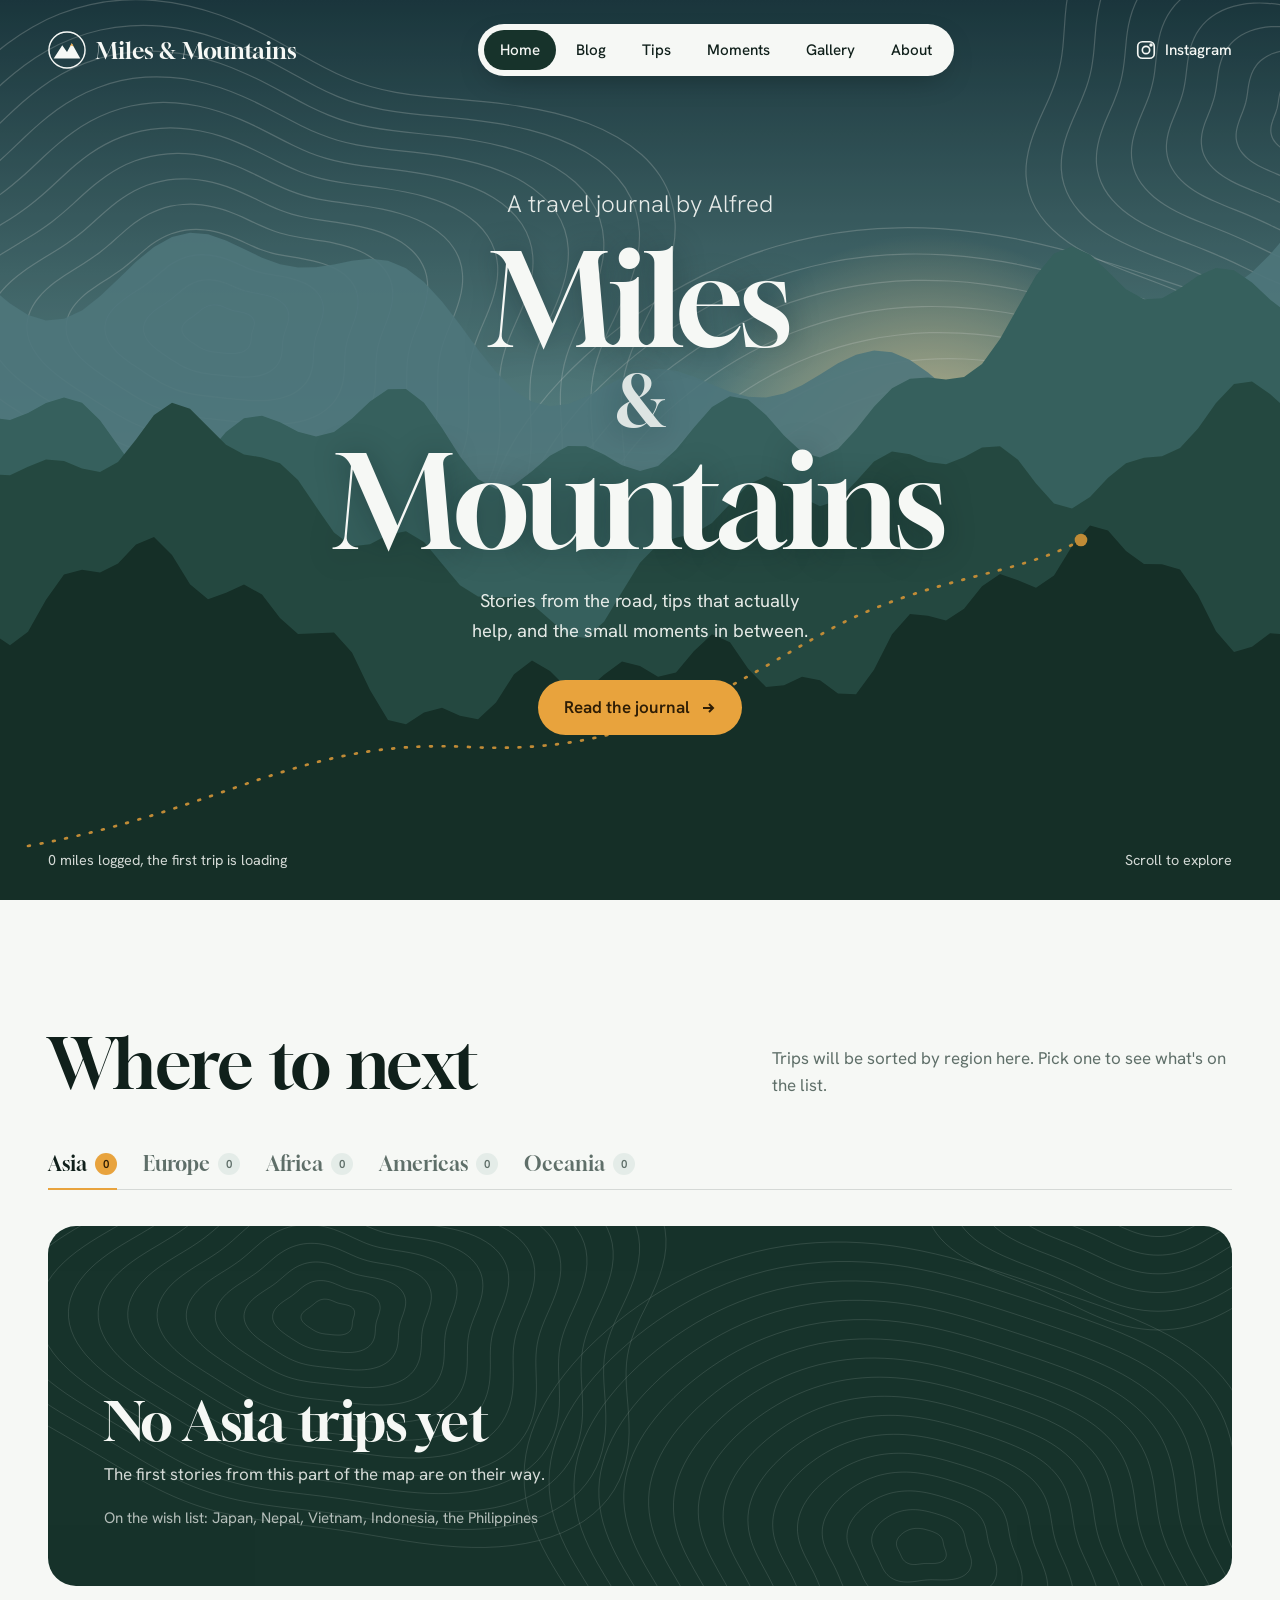
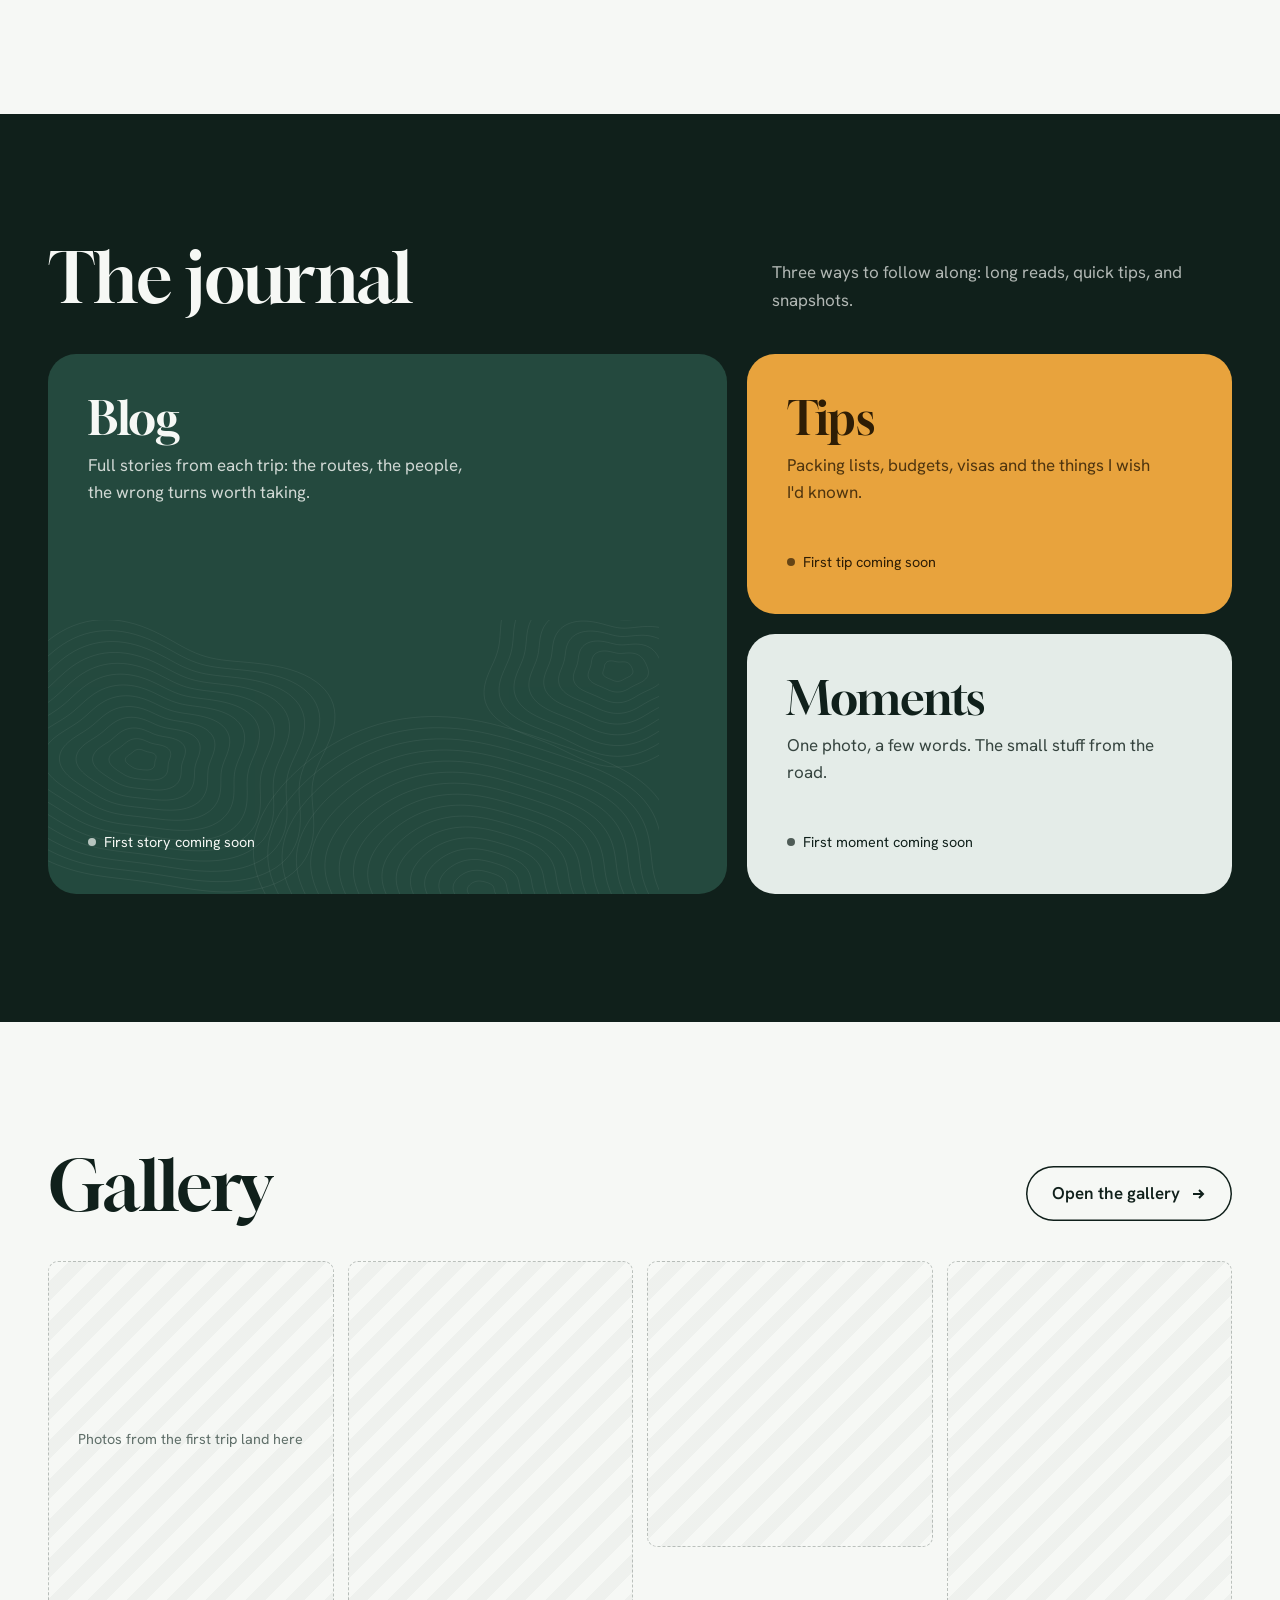
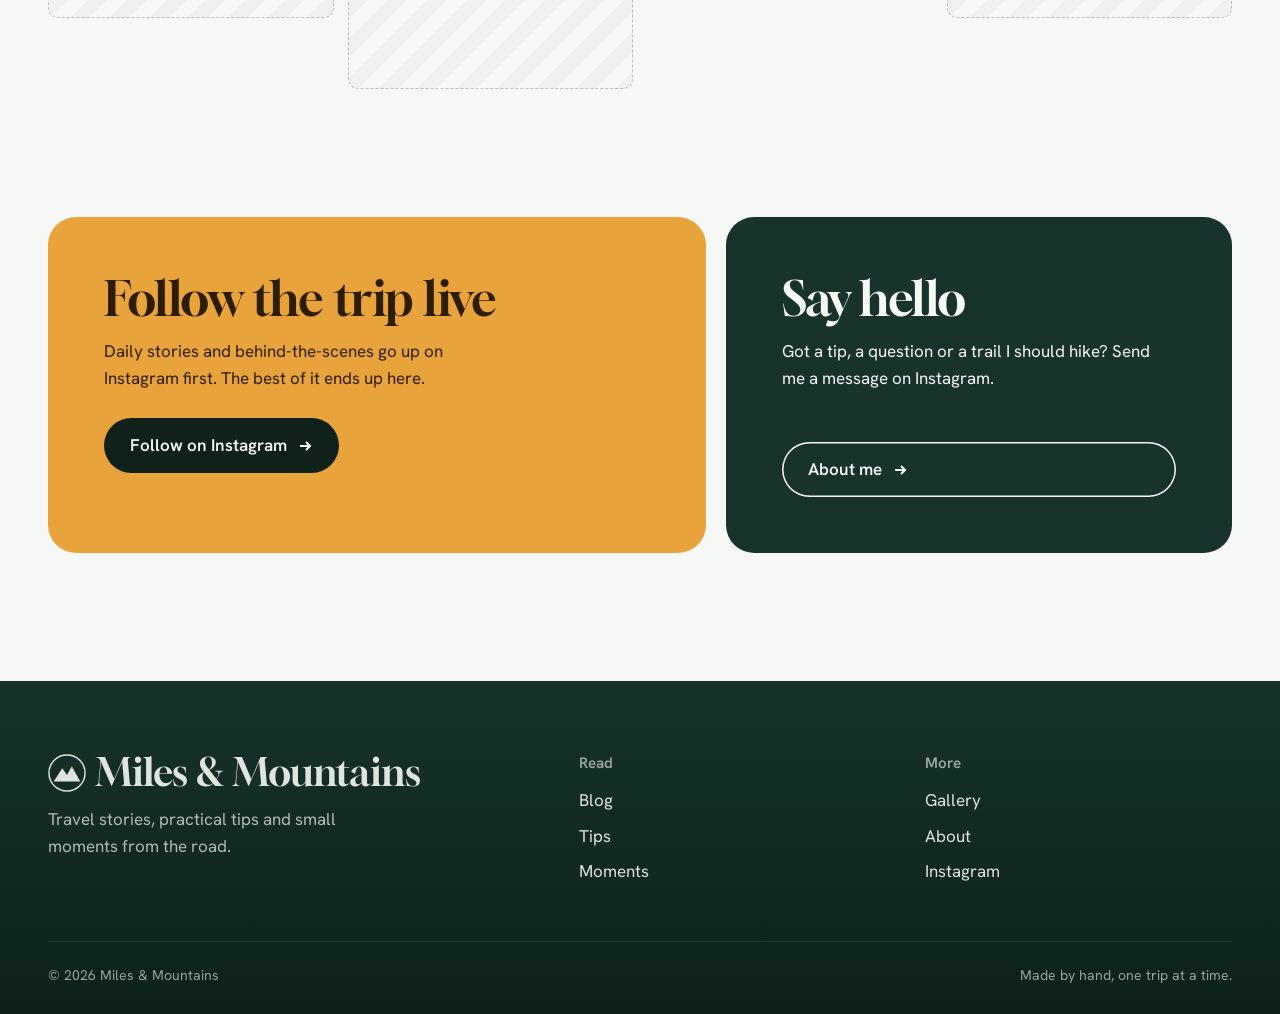
==== index.html @ c98bca15 "Create Miles & Mountains travel site Empty, ready-to-fill site: home, blog, tips, moments, gallery a" ====
<!doctype html>
<html lang="en">
<head>
<meta charset="utf-8">
<meta name="viewport" content="width=device-width, initial-scale=1">
<title>Miles & Mountains | Travel stories, tips and moments</title>
<meta name="description" content="A personal travel journal: stories from the road, practical tips, small moments and photos.">
<meta property="og:title" content="Miles & Mountains | Travel stories, tips and moments">
<meta property="og:description" content="A personal travel journal: stories from the road, practical tips, small moments and photos.">
<meta property="og:type" content="website">
<link rel="icon" href="assets/favicon.svg" type="image/svg+xml">
<link rel="preconnect" href="https://fonts.googleapis.com">
<link rel="preconnect" href="https://fonts.gstatic.com" crossorigin>
<link href="https://fonts.googleapis.com/css2?family=Gloock&family=Hanken+Grotesk:wght@300;400;500;600&display=swap" rel="stylesheet">
<link rel="stylesheet" href="assets/style.css">
</head>
<body>
<a class="skip" href="#main">Skip to content</a>
<header class="site-header">
  <div class="wrap header-row">
    <a class="brand" href=""><svg viewBox="0 0 40 40" aria-hidden="true"><circle cx="20" cy="20" r="19" fill="none" stroke="currentColor" stroke-width="1.5"/><path d="M6 29 L15 15 L20 22 L25 13 L34 29 Z" fill="currentColor"/><path d="M23 16.2 L25 13 L27 16.2 L25 15.2 Z" fill="#e8a33d"/></svg><span class="brand-name">Miles &amp; Mountains</span></a>
    <nav class="nav-pill" aria-label="Main"><a href="" aria-current="page">Home</a><a href="blog/">Blog</a><a href="tips/">Tips</a><a href="moments/">Moments</a><a href="gallery/">Gallery</a><a href="about/">About</a></nav>
    <button class="menu-btn" aria-expanded="false" aria-label="Open menu">Menu</button>
    <a class="ig-link" href="https://www.instagram.com/" rel="noopener" target="_blank"><svg viewBox="0 0 24 24" fill="none" stroke="currentColor" stroke-width="1.8" aria-hidden="true"><rect x="3" y="3" width="18" height="18" rx="5"/><circle cx="12" cy="12" r="4"/><circle cx="17.5" cy="6.5" r="1" fill="currentColor"/></svg><span>Instagram</span></a>
  </div>
</header>
<main id="main">
  <section class="hero" style="padding:0">
    <svg class="hero-art" viewBox="0 0 1600 1000" preserveAspectRatio="xMidYMax slice" aria-hidden="true">
  <defs>
    <linearGradient id="sky" x1="0" y1="0" x2="0" y2="1">
      <stop offset="0" stop-color="#1d3b44"/>
      <stop offset=".45" stop-color="#5f8c8f"/>
      <stop offset=".78" stop-color="#e9c48a"/>
      <stop offset="1" stop-color="#f2d6a4"/>
    </linearGradient>
    <radialGradient id="sunglow" cx=".5" cy=".5" r=".5">
      <stop offset="0" stop-color="#ffe3a8" stop-opacity=".9"/>
      <stop offset="1" stop-color="#ffe3a8" stop-opacity="0"/>
    </radialGradient>
  </defs>
  <rect width="1600" height="1000" fill="url(#sky)"/>
  <circle cx="1120" cy="520" r="260" fill="url(#sunglow)"/>
  <circle cx="1120" cy="520" r="64" fill="#ffe7b5"/>
  <image href="assets/topo.svg" x="0" y="0" width="1600" height="1000" preserveAspectRatio="xMidYMid slice" opacity=".9"/>
  <path d="M0,1000 L0,270.4 L20,276.1 L40,287.3 L60,302.9 L80,320.6 L100,337.3 L120,349.9 L140,356.0 L160,354.3 L180,344.9 L200,329.3 L220,310.2 L240,290.8 L260,274.4 L280,263.2 L300,258.6 L320,260.4 L340,267.2 L360,276.7 L380,286.3 L400,293.6 L420,297.3 L440,297.0 L460,293.8 L480,289.7 L500,287.5 L520,289.6 L540,298.0 L560,313.4 L580,335.0 L600,360.9 L620,388.2 L640,413.4 L660,433.6 L680,446.5 L700,451.4 L720,448.8 L740,440.8 L760,430.1 L780,419.7 L800,412.3 L820,409.6 L840,412.0 L860,418.5 L880,427.1 L900,435.4 L920,440.9 L940,441.7 L960,437.2 L980,428.0 L1000,416.0 L1020,403.7 L1040,394.1 L1060,389.5 L1080,391.5 L1100,400.1 L1120,414.0 L1140,430.8 L1160,447.1 L1180,459.8 L1200,466.2 L1220,464.8 L1240,455.5 L1260,439.5 L1280,419.3 L1300,397.8 L1320,377.8 L1340,361.5 L1360,349.8 L1380,342.4 L1400,337.8 L1420,333.7 L1440,327.7 L1460,317.6 L1480,302.6 L1500,282.7 L1520,259.5 L1540,235.6 L1560,214.0 L1580,197.7 L1600,188.9 L1600,1000 Z" fill="#5d8a92" fill-opacity="0.9"/><path d="M0,1000 L0,403.7 L20,412.4 L40,430.7 L60,450.8 L80,464.3 L100,466.7 L120,459.0 L140,447.7 L160,441.6 L180,447.5 L200,466.9 L220,495.1 L240,523.0 L260,540.6 L280,542.2 L300,527.8 L320,503.9 L340,480.0 L360,464.7 L380,461.9 L400,469.2 L420,479.6 L440,484.9 L460,479.9 L480,464.9 L500,446.2 L520,432.6 L540,432.1 L560,447.6 L580,475.5 L600,507.1 L620,532.1 L640,543.2 L660,538.8 L680,523.6 L700,506.4 L720,495.6 L740,495.7 L760,505.0 L780,517.0 L800,523.3 L820,517.7 L840,499.8 L860,474.9 L880,452.1 L900,440.4 L920,444.0 L940,461.1 L960,484.0 L980,502.4 L1000,508.3 L1020,498.8 L1040,477.3 L1060,452.0 L1080,431.4 L1100,420.8 L1120,419.5 L1140,421.7 L1160,418.8 L1180,404.4 L1200,376.8 L1220,341.0 L1240,306.0 L1260,281.7 L1280,274.0 L1300,282.8 L1320,301.8 L1340,321.3 L1360,332.5 L1380,331.4 L1400,320.4 L1420,306.4 L1440,297.9 L1460,300.4 L1480,314.0 L1500,332.9 L1520,348.3 L1540,352.6 L1560,342.6 L1580,321.9 L1600,298.9 L1600,1000 Z" fill="#3f6f6c" fill-opacity="1"/><path d="M0,1000 L0,471.8 L20,471.0 L40,487.3 L60,510.8 L80,526.9 L100,528.0 L120,518.6 L140,510.6 L160,512.2 L180,520.6 L200,524.4 L220,513.4 L240,488.2 L260,461.2 L280,447.6 L300,454.1 L320,474.1 L340,494.3 L360,505.0 L380,508.2 L400,514.6 L420,533.2 L440,562.9 L460,591.8 L480,607.0 L500,604.8 L520,594.2 L540,590.4 L560,602.2 L580,626.3 L600,650.2 L620,662.9 L640,664.0 L660,663.2 L680,671.0 L700,688.6 L720,706.1 L740,709.0 L760,690.8 L780,657.9 L800,625.2 L820,604.8 L840,597.4 L860,593.0 L880,581.1 L900,559.9 L920,538.5 L940,529.3 L960,536.8 L980,552.8 L1000,562.6 L1020,555.9 L1040,535.0 L1060,512.7 L1080,501.6 L1100,504.7 L1120,513.3 L1140,515.8 L1160,508.0 L1180,497.1 L1200,495.8 L1220,510.9 L1240,537.1 L1260,559.5 L1280,565.0 L1300,552.1 L1320,530.9 L1340,514.6 L1360,508.7 L1380,506.9 L1400,497.8 L1420,476.0 L1440,447.7 L1460,426.7 L1480,423.8 L1500,437.7 L1520,455.7 L1540,463.9 L1560,457.5 L1580,444.1 L1600,436.5 L1600,1000 Z" fill="#2a5249" fill-opacity="1"/><path d="M0,1000 L0,704.3 L20,697.8 L40,683.3 L60,684.3 L80,703.6 L100,716.9 L120,702.0 L140,666.4 L160,638.4 L180,633.1 L200,636.2 L220,626.1 L240,604.9 L260,596.8 L280,616.8 L300,649.3 L320,665.8 L340,658.6 L360,649.5 L380,660.6 L400,686.8 L420,704.4 L440,703.6 L460,702.8 L480,725.0 L500,766.8 L520,800.0 L540,804.7 L560,791.7 L580,786.3 L600,795.4 L620,799.3 L640,780.5 L660,749.3 L680,733.8 L700,745.6 L720,765.6 L740,767.4 L760,749.6 L780,735.1 L800,740.0 L820,751.9 L840,747.1 L860,723.2 L880,704.7 L900,713.7 L920,742.7 L940,763.3 L960,761.4 L980,751.9 L1000,755.8 L1020,770.5 L1040,771.4 L1060,744.1 L1080,704.7 L1100,682.3 L1120,684.3 L1140,689.5 L1160,676.5 L1180,651.3 L1200,637.8 L1220,644.8 L1240,653.1 L1260,639.4 L1280,607.0 L1300,584.0 L1320,589.5 L1340,612.1 L1360,626.6 L1380,626.9 L1400,632.8 L1420,661.5 L1440,701.5 L1460,724.4 L1480,718.6 L1500,703.5 L1520,705.1 L1540,724.3 L1560,738.5 L1580,732.7 L1600,720.3 L1600,1000 Z" fill="#17332b" fill-opacity="1"/>
  <path d="M120,940 C340,900 420,820 610,830 S900,760 1010,700 S1220,640 1290,600" fill="none" stroke="#e8a33d" stroke-width="3" stroke-dasharray="2 12" stroke-linecap="round"/>
  <circle cx="1290" cy="600" r="7" fill="#e8a33d"/>
  <rect width="1600" height="1000" fill="#0d1f1a" fill-opacity=".18"/>
</svg>
    <div class="hero-content">
      <p class="hero-kicker">A travel journal by Alfred</p>
      <h1>Miles <span class="amp">&amp;</span> Mountains</h1>
      <p class="hero-sub">Stories from the road, tips that actually help, and the small moments in between.</p>
      <a class="btn" href="blog/">Read the journal <svg viewBox="0 0 16 16" fill="none" stroke="currentColor" stroke-width="2" aria-hidden="true"><path d="M3 8h10M9 4l4 4-4 4"/></svg></a>
    </div>
    <div class="wrap hero-meta"><span class="odometer">0 miles logged, the first trip is loading</span><span>Scroll to explore</span></div>
  </section>

  <section>
    <div class="wrap">
      <div class="section-head">
        <h2>Where to next</h2>
        <p>Trips will be sorted by region here. Pick one to see what's on the list.</p>
      </div>
      <div class="tabs" role="tablist" aria-label="Regions">
        <button class="tab" role="tab" aria-selected="true" data-region="asia">Asia <span class="count">0</span></button>
        <button class="tab" role="tab" aria-selected="false" data-region="europe">Europe <span class="count">0</span></button>
        <button class="tab" role="tab" aria-selected="false" data-region="africa">Africa <span class="count">0</span></button>
        <button class="tab" role="tab" aria-selected="false" data-region="americas">Americas <span class="count">0</span></button>
        <button class="tab" role="tab" aria-selected="false" data-region="oceania">Oceania <span class="count">0</span></button>
      </div>
      <div class="region-panel" role="tabpanel">
        <img class="topo" src="assets/topo.svg" alt="">
        <div>
          <h3 id="region-title">No Asia trips yet</h3>
          <p>The first stories from this part of the map are on their way.</p>
          <p class="places" id="region-places">On the wish list: Japan, Nepal, Vietnam, Indonesia, the Philippines</p>
        </div>
      </div>
    </div>
  </section>

  <section class="journal">
    <div class="wrap">
      <div class="section-head">
        <h2>The journal</h2>
        <p>Three ways to follow along: long reads, quick tips, and snapshots.</p>
      </div>
      <div class="journal-grid">
        <a class="entry entry-blog" href="blog/">
          <img class="topo" src="assets/topo.svg" alt="">
          <div style="position:relative"><h3>Blog</h3><p>Full stories from each trip: the routes, the people, the wrong turns worth taking.</p></div>
          <span class="status" style="position:relative">First story coming soon</span>
        </a>
        <a class="entry entry-tips" href="tips/">
          <div><h3>Tips</h3><p>Packing lists, budgets, visas and the things I wish I'd known.</p></div>
          <span class="status">First tip coming soon</span>
        </a>
        <a class="entry entry-moments" href="moments/">
          <div><h3>Moments</h3><p>One photo, a few words. The small stuff from the road.</p></div>
          <span class="status">First moment coming soon</span>
        </a>
      </div>
    </div>
  </section>

  <section>
    <div class="wrap">
      <div class="section-head">
        <h2>Gallery</h2>
        <a class="btn ghost" href="gallery/">Open the gallery <svg viewBox="0 0 16 16" fill="none" stroke="currentColor" stroke-width="2" aria-hidden="true"><path d="M3 8h10M9 4l4 4-4 4"/></svg></a>
      </div>
      <div class="frames">
        <div class="frame">Photos from the first trip land here</div>
        <div class="frame"></div>
        <div class="frame"></div>
        <div class="frame"></div>
      </div>
    </div>
  </section>

  <section class="follow">
    <div class="wrap follow-grid">
      <div class="follow-card main">
        <h3>Follow the trip live</h3>
        <p>Daily stories and behind-the-scenes go up on Instagram first. The best of it ends up here.</p>
        <a class="btn" href="https://www.instagram.com/" rel="noopener" target="_blank">Follow on Instagram <svg viewBox="0 0 16 16" fill="none" stroke="currentColor" stroke-width="2" aria-hidden="true"><path d="M3 8h10M9 4l4 4-4 4"/></svg></a>
      </div>
      <div class="follow-card alt">
        <div><h3>Say hello</h3><p>Got a tip, a question or a trail I should hike? Send me a message on Instagram.</p></div>
        <a class="btn ghost" href="about/">About me <svg viewBox="0 0 16 16" fill="none" stroke="currentColor" stroke-width="2" aria-hidden="true"><path d="M3 8h10M9 4l4 4-4 4"/></svg></a>
      </div>
    </div>
  </section>
</main>
<footer class="site-footer">
  <div class="wrap footer-grid">
    <div class="footer-brand">
      <a class="brand" href=""><svg viewBox="0 0 40 40" aria-hidden="true"><circle cx="20" cy="20" r="19" fill="none" stroke="currentColor" stroke-width="1.5"/><path d="M6 29 L15 15 L20 22 L25 13 L34 29 Z" fill="currentColor"/><path d="M23 16.2 L25 13 L27 16.2 L25 15.2 Z" fill="#e8a33d"/></svg><span class="brand-name">Miles &amp; Mountains</span></a>
      <p>Travel stories, practical tips and small moments from the road.</p>
    </div>
    <div>
      <h4>Read</h4>
      <ul><li><a href="blog/">Blog</a></li><li><a href="tips/">Tips</a></li><li><a href="moments/">Moments</a></li></ul>
    </div>
    <div>
      <h4>More</h4>
      <ul><li><a href="gallery/">Gallery</a></li><li><a href="about/">About</a></li><li><a href="https://www.instagram.com/" rel="noopener" target="_blank">Instagram</a></li></ul>
    </div>
  </div>
  <div class="wrap footer-bottom"><span>© <span data-year>2026</span> Miles &amp; Mountains</span><span>Made by hand, one trip at a time.</span></div>
</footer>
<script src="assets/site.js"></script>
</body>
</html>
---- assets/style.css ----
/* Miles & Mountains — site styles */
:root {
  --pine: #17332b;
  --pine-2: #24493e;
  --pine-3: #3d6a5b;
  --mist: #e4ece8;
  --snow: #f6f8f5;
  --ink: #10201b;
  --stone: #5f6f69;
  --sun: #e8a33d;
  --sun-deep: #c9831f;
  --sun-ink: #2e1d05;
  --line: rgba(16, 32, 27, 0.14);

  --display: "Gloock", Georgia, serif;
  --body: "Hanken Grotesk", system-ui, sans-serif;

  --wrap: 1240px;
  --gutter: clamp(16px, 4vw, 48px);
  --radius-lg: 28px;
  --radius-sm: 10px;
}

*, *::before, *::after { box-sizing: border-box; }
html { scroll-behavior: smooth; }
@media (prefers-reduced-motion: reduce) { html { scroll-behavior: auto; } }

body {
  margin: 0;
  background: var(--snow);
  color: var(--ink);
  font-family: var(--body);
  font-size: 1.0625rem;
  line-height: 1.6;
  -webkit-font-smoothing: antialiased;
}

img, svg { display: block; max-width: 100%; }
a { color: inherit; }
:focus-visible { outline: 3px solid var(--sun); outline-offset: 3px; border-radius: 4px; }

.wrap { width: min(var(--wrap), 100% - 2 * var(--gutter)); margin-inline: auto; }

h1, h2, h3 { font-family: var(--display); font-weight: 400; line-height: 1.05; margin: 0; letter-spacing: -0.01em; }
p { margin: 0; }

.skip { position: absolute; left: -9999px; }
.skip:focus { left: 16px; top: 16px; z-index: 100; background: var(--snow); padding: 8px 14px; border-radius: 8px; }

/* ---------- Header ---------- */
.site-header {
  position: absolute; inset: 0 0 auto; z-index: 20;
  padding-top: 24px;
}
.site-header.solid { position: relative; background: var(--pine); padding-bottom: 24px; }
.header-row { display: flex; align-items: center; justify-content: space-between; gap: 20px; }

.brand { display: flex; align-items: center; gap: 10px; text-decoration: none; color: var(--snow); }
.brand svg { width: 38px; height: 38px; flex: none; }
.brand-name { font-family: var(--display); font-size: 1.45rem; line-height: 1; white-space: nowrap; }

.nav-pill {
  display: flex; align-items: center; gap: 4px;
  background: var(--snow); border-radius: 999px; padding: 6px;
  box-shadow: 0 10px 30px -12px rgba(0,0,0,.35);
}
.nav-pill a {
  text-decoration: none; font-size: .95rem; font-weight: 500;
  padding: 8px 16px; border-radius: 999px; color: var(--ink);
}
.nav-pill a:hover { background: var(--mist); }
.nav-pill a[aria-current="page"] { background: var(--pine); color: var(--snow); }

.ig-link {
  display: inline-flex; align-items: center; gap: 8px; color: var(--snow);
  text-decoration: none; font-weight: 500; font-size: .95rem;
}
.ig-link svg { width: 22px; height: 22px; }

.menu-btn {
  display: none; background: var(--snow); color: var(--ink); border: 0;
  border-radius: 999px; padding: 10px 18px; font: 600 .95rem var(--body); cursor: pointer;
}

@media (max-width: 900px) {
  .menu-btn { display: inline-flex; }
  .ig-link span { display: none; }
  .nav-pill {
    display: none; position: absolute; top: 76px; left: var(--gutter); right: var(--gutter);
    flex-direction: column; align-items: stretch; border-radius: 22px; padding: 10px;
  }
  .nav-pill.open { display: flex; }
  .nav-pill a { padding: 14px 18px; font-size: 1.05rem; }
}

/* ---------- Hero ---------- */
.hero {
  position: relative; min-height: 100svh; overflow: hidden;
  display: grid; place-items: center; text-align: center;
  color: var(--snow); background: #1d3b44;
}
.hero-art { position: absolute; inset: 0; width: 100%; height: 100%; }
.hero-photo { position: absolute; inset: 0; width: 100%; height: 100%; object-fit: cover; }
.hero-content { position: relative; z-index: 2; padding: 140px var(--gutter) 120px; max-width: 980px; }
.hero-kicker { font-size: clamp(1.1rem, 2vw, 1.5rem); font-weight: 300; opacity: .92; margin-bottom: 18px; }
.hero h1 {
  font-size: clamp(3.2rem, 10vw, 8.5rem);
  line-height: .92; letter-spacing: -0.025em;
  text-shadow: 0 2px 30px rgba(10, 25, 30, .35);
}
.hero h1 .amp { display: block; font-size: .55em; line-height: 1.2; opacity: .85; }
.hero-sub { max-width: 34ch; margin: 26px auto 34px; font-size: 1.15rem; opacity: .92; }

.btn {
  display: inline-flex; align-items: center; gap: 10px;
  background: var(--sun); color: var(--sun-ink); text-decoration: none;
  font-weight: 600; padding: 14px 26px; border-radius: 999px; border: 0;
  transition: background .2s;
}
.btn:hover { background: #f2b75c; }
.btn svg { width: 16px; height: 16px; }
.btn.ghost { background: transparent; color: inherit; box-shadow: inset 0 0 0 1.5px currentColor; }
.btn.ghost:hover { background: rgba(255,255,255,.1); }

.hero-meta {
  position: absolute; z-index: 2; left: 0; right: 0; bottom: 28px;
  display: flex; justify-content: space-between; gap: 16px; font-size: .9rem; opacity: .85;
}
.odometer { font-variant-numeric: tabular-nums; }

/* ---------- Sections ---------- */
section { padding-block: clamp(72px, 10vw, 128px); }
.section-head { display: flex; align-items: end; justify-content: space-between; gap: 24px; margin-bottom: 40px; flex-wrap: wrap; }
.section-head h2 { font-size: clamp(2.4rem, 5.5vw, 4.25rem); }
.section-head p { color: var(--stone); max-width: 46ch; }

/* Region tabs */
.tabs { display: flex; gap: 6px 26px; flex-wrap: wrap; border-bottom: 1px solid var(--line); margin-bottom: 36px; }
.tab {
  background: none; border: 0; cursor: pointer; padding: 12px 0; margin-bottom: -1px;
  font: 400 1.25rem var(--display); color: var(--stone);
  border-bottom: 2px solid transparent; display: inline-flex; align-items: center; gap: 8px;
}
.tab .count {
  font: 600 .72rem var(--body); min-width: 22px; height: 22px; border-radius: 999px;
  display: inline-grid; place-items: center; background: var(--mist); color: var(--stone);
}
.tab[aria-selected="true"] { color: var(--ink); border-bottom-color: var(--sun); }
.tab[aria-selected="true"] .count { background: var(--sun); color: var(--sun-ink); }

.region-panel {
  position: relative; overflow: hidden; border-radius: var(--radius-lg);
  background: var(--pine); color: var(--snow);
  min-height: 360px; display: grid; align-items: end;
  padding: clamp(28px, 5vw, 56px);
}
.region-panel .topo { position: absolute; inset: 0; width: 100%; height: 100%; opacity: .5; }
.region-panel > div { position: relative; max-width: 560px; }
.region-panel h3 { font-size: clamp(2rem, 4.5vw, 3.4rem); margin-bottom: 12px; }
.region-panel p { opacity: .85; }
.region-panel .places { margin-top: 18px; font-size: .95rem; opacity: .7; }

/* Journal entry blocks (Blog / Tips / Moments) */
.journal { background: var(--ink); color: var(--snow); }
.journal .section-head p { color: rgba(246,248,245,.7); }
.journal-grid { display: grid; grid-template-columns: 1.4fr 1fr; grid-template-rows: auto auto; gap: 20px; }
.entry {
  position: relative; border-radius: var(--radius-lg); padding: clamp(24px, 3.5vw, 40px);
  display: flex; flex-direction: column; justify-content: space-between; gap: 40px;
  text-decoration: none; min-height: 260px; overflow: hidden;
  transition: transform .25s;
}
.entry:hover { transform: translateY(-3px); }
.entry h3 { font-size: clamp(2rem, 3.6vw, 3rem); }
.entry p { max-width: 38ch; opacity: .82; margin-top: 10px; }
.entry .status { font-size: .9rem; display: inline-flex; align-items: center; gap: 8px; }
.entry .status::before { content: ""; width: 8px; height: 8px; border-radius: 50%; background: currentColor; opacity: .7; }
.entry-blog { grid-row: span 2; background: var(--pine-2); min-height: 540px; }
.entry-tips { background: var(--sun); color: var(--sun-ink); }
.entry-moments { background: var(--mist); color: var(--ink); }
.entry-blog .topo { position: absolute; inset: auto -10% -20% -10%; width: 120%; opacity: .45; pointer-events: none; }

@media (max-width: 800px) {
  .journal-grid { grid-template-columns: 1fr; }
  .entry-blog { grid-row: auto; min-height: 380px; }
}

/* Gallery placeholders */
.frames { display: grid; grid-template-columns: repeat(4, minmax(0, 1fr)); gap: 14px; align-items: start; }
.frame {
  aspect-ratio: 4 / 5; border-radius: var(--radius-sm);
  border: 1.5px dashed rgba(16,32,27,.25); display: grid; place-items: center;
  color: var(--stone); font-size: .9rem; text-align: center; padding: 12px;
  background: repeating-linear-gradient(135deg, transparent 0 14px, rgba(16,32,27,.03) 14px 28px);
}
.frame:nth-child(2) { aspect-ratio: 4 / 6; }
.frame:nth-child(3) { aspect-ratio: 1; }
@media (max-width: 700px) { .frames { grid-template-columns: repeat(2, minmax(0, 1fr)); } }

/* Follow band */
.follow { padding-block: 0 clamp(72px, 10vw, 128px); }
.follow-grid { display: grid; grid-template-columns: 1.3fr 1fr; gap: 20px; }
.follow-card { border-radius: var(--radius-lg); padding: clamp(28px, 5vw, 56px); }
.follow-card.main { background: var(--sun); color: var(--sun-ink); }
.follow-card.alt { background: var(--pine); color: var(--snow); display: flex; flex-direction: column; justify-content: space-between; gap: 24px; }
.follow-card h3 { font-size: clamp(2rem, 4vw, 3rem); margin-bottom: 14px; }
.follow-card p { max-width: 40ch; margin-bottom: 26px; }
.follow-card.main .btn { background: var(--ink); color: var(--snow); }
.follow-card.main .btn:hover { background: var(--pine-2); }
@media (max-width: 800px) { .follow-grid { grid-template-columns: 1fr; } }

/* ---------- Inner pages ---------- */
.page-hero { background: var(--pine); color: var(--snow); position: relative; overflow: hidden; padding-block: 72px 96px; }
.page-hero .topo { position: absolute; inset: 0; width: 100%; height: 100%; opacity: .45; }
.page-hero .wrap { position: relative; }
.page-hero h1 { font-size: clamp(3rem, 9vw, 6.5rem); }
.page-hero p { max-width: 52ch; margin-top: 18px; font-size: 1.15rem; opacity: .88; }

.empty {
  border: 1.5px dashed var(--line); border-radius: var(--radius-lg);
  padding: clamp(40px, 7vw, 88px) clamp(24px, 5vw, 64px); text-align: center;
  display: grid; justify-items: center; gap: 14px;
}
.empty svg { width: 72px; height: 72px; color: var(--pine-3); }
.empty h2 { font-size: clamp(1.8rem, 4vw, 2.6rem); }
.empty p { color: var(--stone); max-width: 46ch; }

.prose { max-width: 68ch; }
.prose p + p { margin-top: 1.1em; }
.prose h2 { font-size: 2rem; margin: 1.6em 0 .5em; }

/* ---------- Footer ---------- */
.site-footer {
  background: linear-gradient(180deg, var(--pine) 0%, #0d1f1a 100%);
  color: var(--snow); padding-block: 72px 28px; position: relative; overflow: hidden;
}
.footer-grid { display: grid; grid-template-columns: 1.6fr 1fr 1fr; gap: 40px; position: relative; }
.footer-grid h4 { font: 600 .95rem var(--body); margin: 0 0 14px; opacity: .6; }
.footer-grid ul { list-style: none; margin: 0; padding: 0; display: grid; gap: 8px; }
.footer-grid a { text-decoration: none; opacity: .9; }
.footer-grid a:hover { opacity: 1; text-decoration: underline; text-underline-offset: 4px; }
.footer-brand .brand-name { font-size: 2.4rem; }
.footer-brand p { margin-top: 14px; opacity: .7; max-width: 32ch; }
.footer-bottom {
  margin-top: 56px; padding-top: 22px; border-top: 1px solid rgba(246,248,245,.14);
  display: flex; justify-content: space-between; gap: 12px; flex-wrap: wrap; font-size: .88rem; opacity: .6; position: relative;
}
@media (max-width: 700px) { .footer-grid { grid-template-columns: 1fr 1fr; } .footer-brand { grid-column: 1 / -1; } }
img.topo { object-fit: cover; pointer-events: none; }
@media (max-width: 480px) { .footer-brand .brand-name { font-size: 1.8rem; } .brand-name { white-space: normal; } }
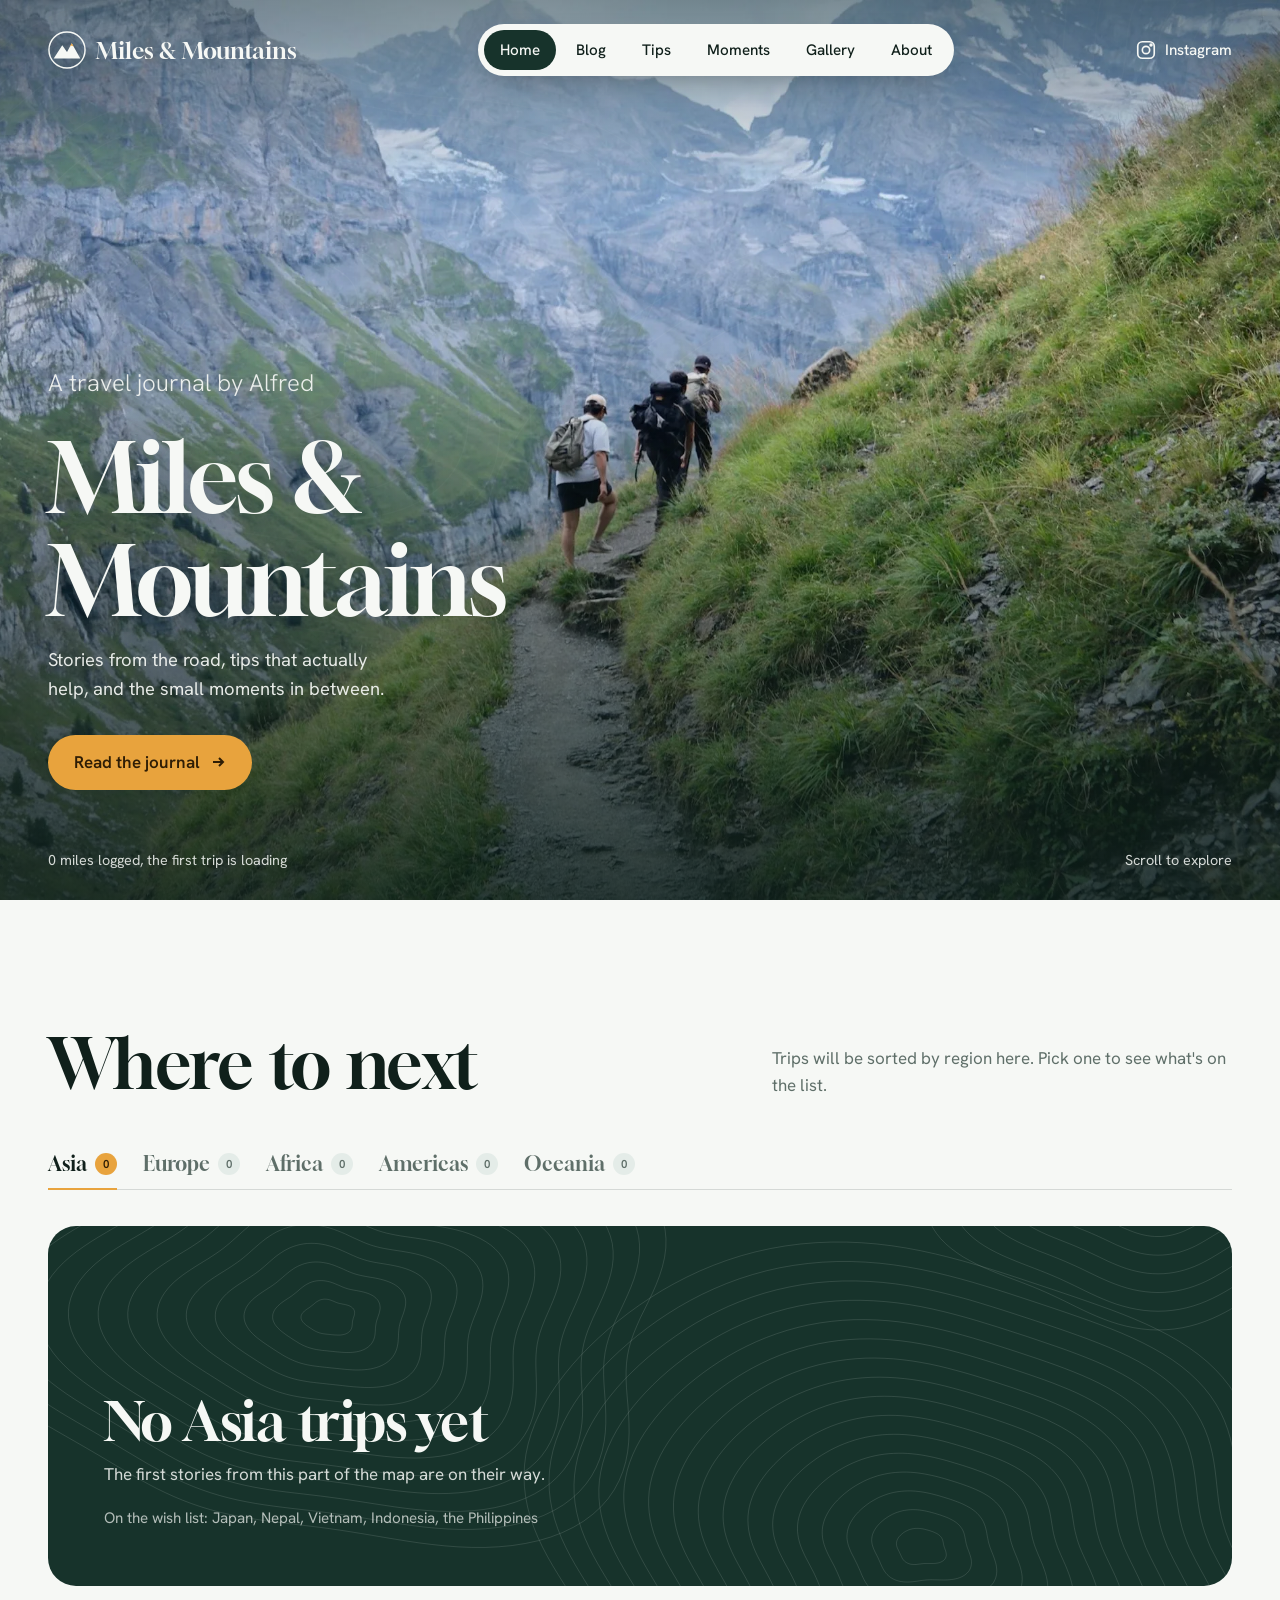
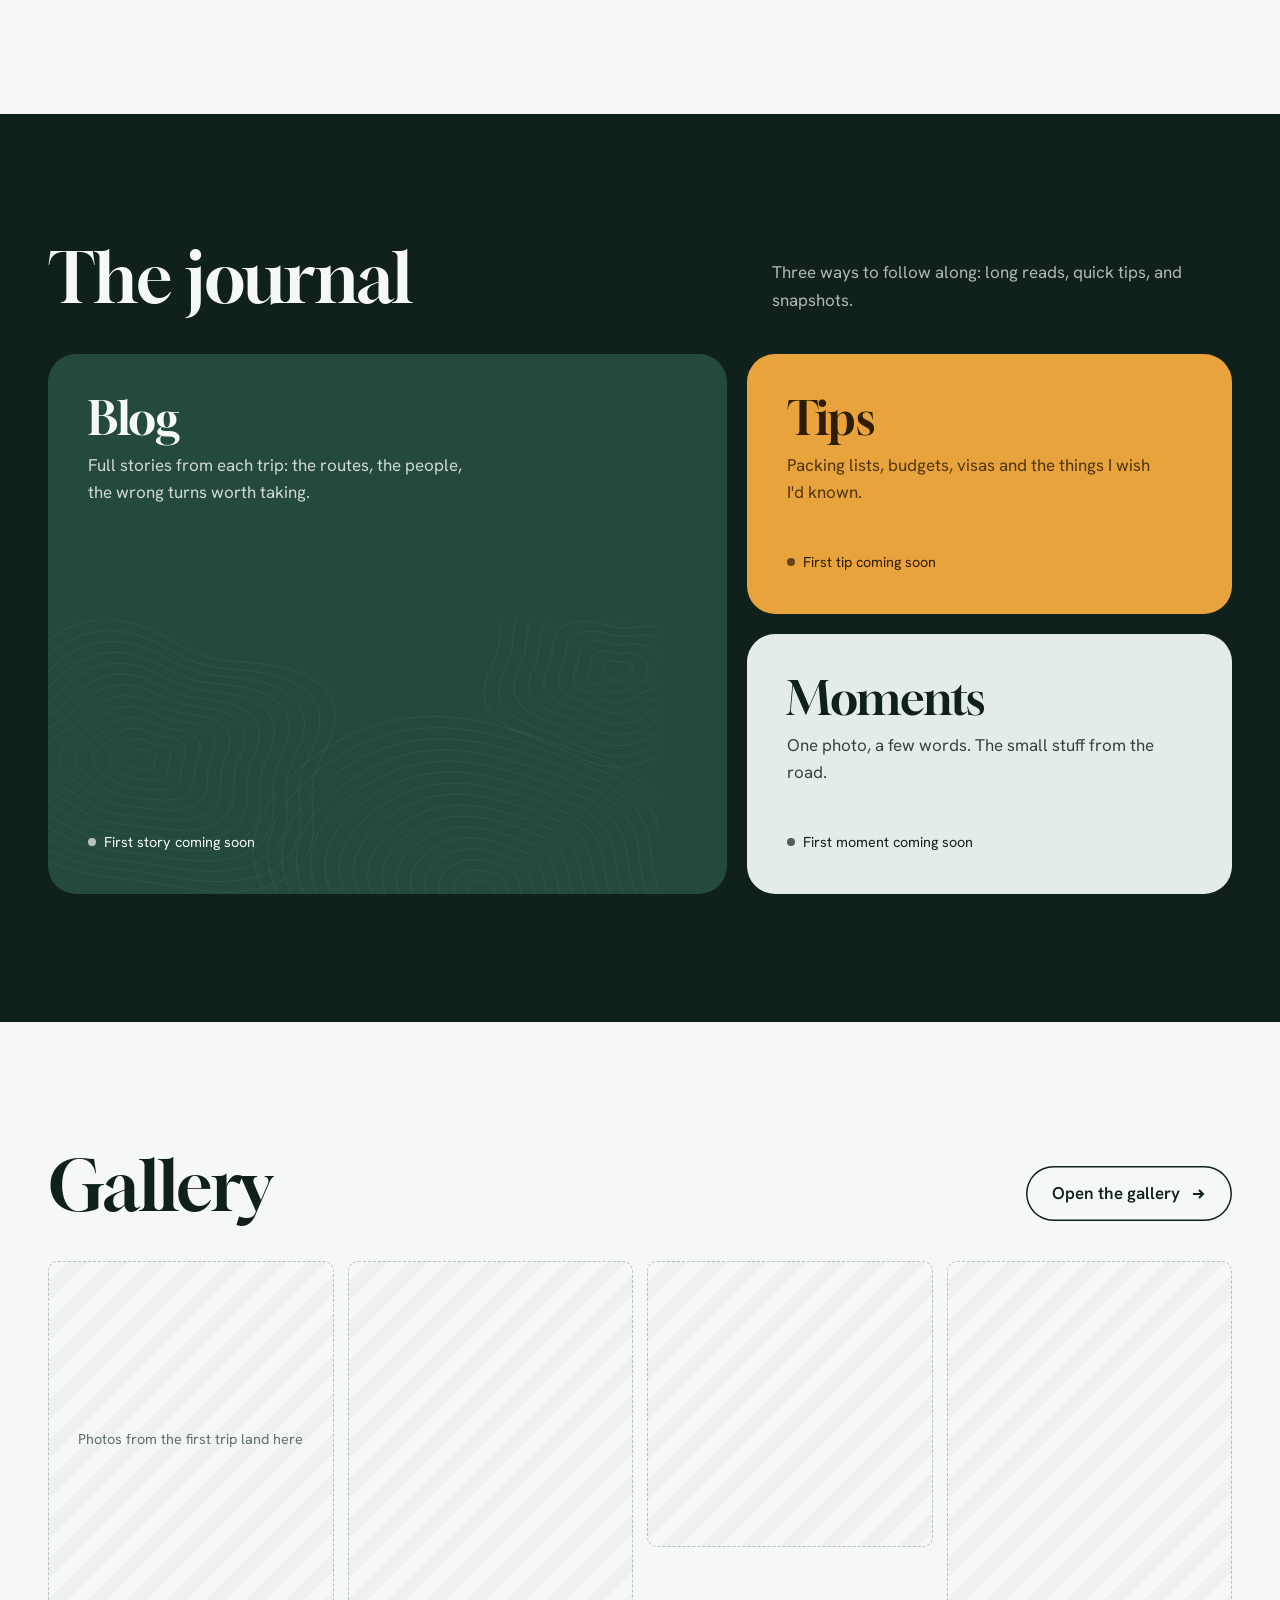
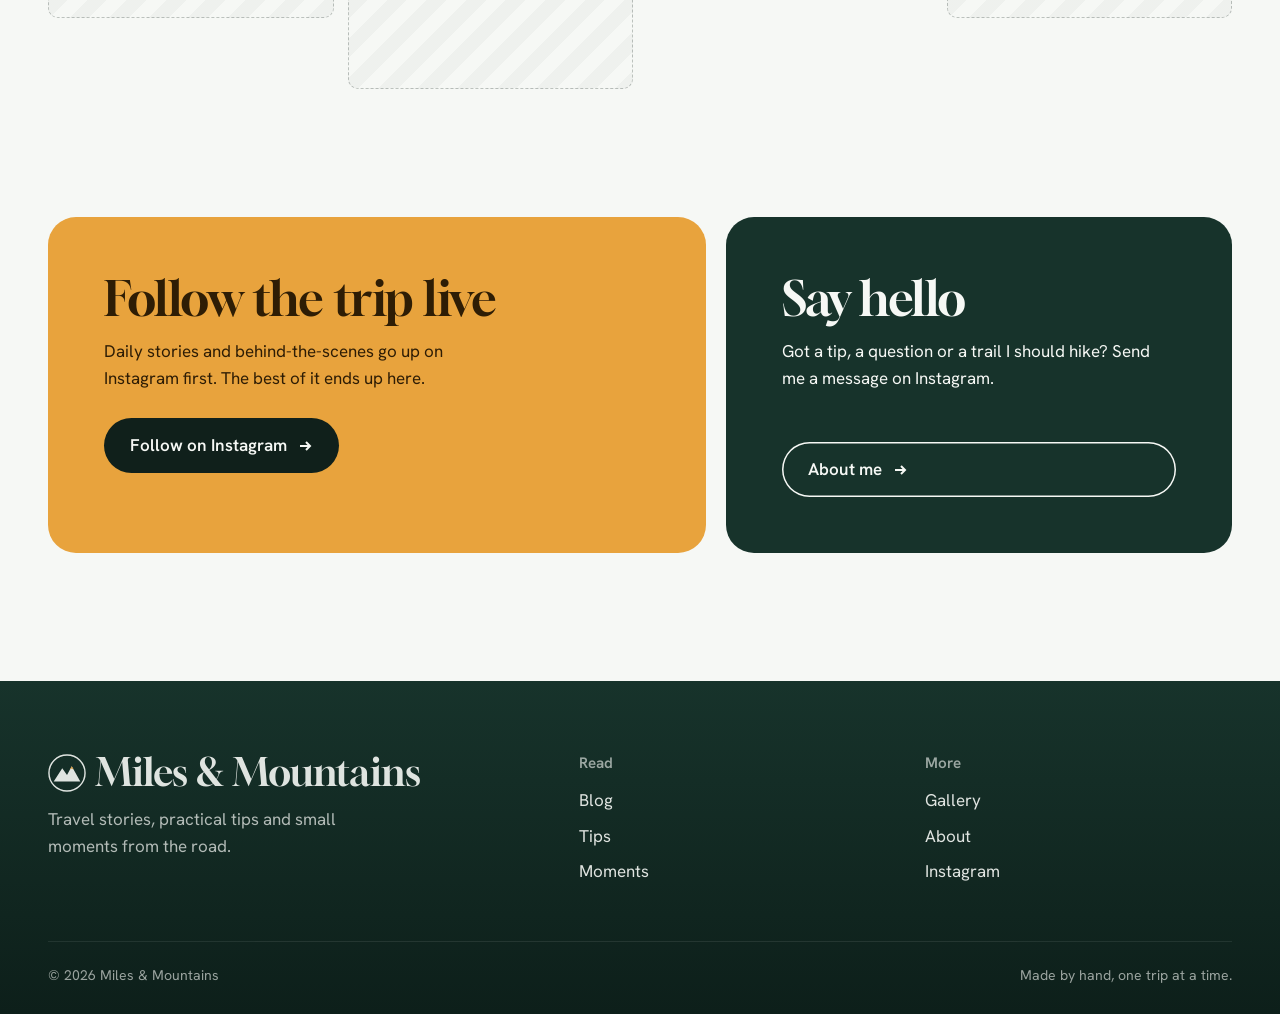
==== commit e8bc02db: "Use Alfred's hiking photo as the home page cover Co-Authored-By: Claude Opus 5.5 <noreply@anthropic." ====
--- a/index.html
+++ b/index.html
@@ -26,28 +26,12 @@
 </header>
 <main id="main">
   <section class="hero" style="padding:0">
-    <svg class="hero-art" viewBox="0 0 1600 1000" preserveAspectRatio="xMidYMax slice" aria-hidden="true">
-  <defs>
-    <linearGradient id="sky" x1="0" y1="0" x2="0" y2="1">
-      <stop offset="0" stop-color="#1d3b44"/>
-      <stop offset=".45" stop-color="#5f8c8f"/>
-      <stop offset=".78" stop-color="#e9c48a"/>
-      <stop offset="1" stop-color="#f2d6a4"/>
-    </linearGradient>
-    <radialGradient id="sunglow" cx=".5" cy=".5" r=".5">
-      <stop offset="0" stop-color="#ffe3a8" stop-opacity=".9"/>
-      <stop offset="1" stop-color="#ffe3a8" stop-opacity="0"/>
-    </radialGradient>
-  </defs>
-  <rect width="1600" height="1000" fill="url(#sky)"/>
-  <circle cx="1120" cy="520" r="260" fill="url(#sunglow)"/>
-  <circle cx="1120" cy="520" r="64" fill="#ffe7b5"/>
-  <image href="assets/topo.svg" x="0" y="0" width="1600" height="1000" preserveAspectRatio="xMidYMid slice" opacity=".9"/>
-  <path d="M0,1000 L0,270.4 L20,276.1 L40,287.3 L60,302.9 L80,320.6 L100,337.3 L120,349.9 L140,356.0 L160,354.3 L180,344.9 L200,329.3 L220,310.2 L240,290.8 L260,274.4 L280,263.2 L300,258.6 L320,260.4 L340,267.2 L360,276.7 L380,286.3 L400,293.6 L420,297.3 L440,297.0 L460,293.8 L480,289.7 L500,287.5 L520,289.6 L540,298.0 L560,313.4 L580,335.0 L600,360.9 L620,388.2 L640,413.4 L660,433.6 L680,446.5 L700,451.4 L720,448.8 L740,440.8 L760,430.1 L780,419.7 L800,412.3 L820,409.6 L840,412.0 L860,418.5 L880,427.1 L900,435.4 L920,440.9 L940,441.7 L960,437.2 L980,428.0 L1000,416.0 L1020,403.7 L1040,394.1 L1060,389.5 L1080,391.5 L1100,400.1 L1120,414.0 L1140,430.8 L1160,447.1 L1180,459.8 L1200,466.2 L1220,464.8 L1240,455.5 L1260,439.5 L1280,419.3 L1300,397.8 L1320,377.8 L1340,361.5 L1360,349.8 L1380,342.4 L1400,337.8 L1420,333.7 L1440,327.7 L1460,317.6 L1480,302.6 L1500,282.7 L1520,259.5 L1540,235.6 L1560,214.0 L1580,197.7 L1600,188.9 L1600,1000 Z" fill="#5d8a92" fill-opacity="0.9"/><path d="M0,1000 L0,403.7 L20,412.4 L40,430.7 L60,450.8 L80,464.3 L100,466.7 L120,459.0 L140,447.7 L160,441.6 L180,447.5 L200,466.9 L220,495.1 L240,523.0 L260,540.6 L280,542.2 L300,527.8 L320,503.9 L340,480.0 L360,464.7 L380,461.9 L400,469.2 L420,479.6 L440,484.9 L460,479.9 L480,464.9 L500,446.2 L520,432.6 L540,432.1 L560,447.6 L580,475.5 L600,507.1 L620,532.1 L640,543.2 L660,538.8 L680,523.6 L700,506.4 L720,495.6 L740,495.7 L760,505.0 L780,517.0 L800,523.3 L820,517.7 L840,499.8 L860,474.9 L880,452.1 L900,440.4 L920,444.0 L940,461.1 L960,484.0 L980,502.4 L1000,508.3 L1020,498.8 L1040,477.3 L1060,452.0 L1080,431.4 L1100,420.8 L1120,419.5 L1140,421.7 L1160,418.8 L1180,404.4 L1200,376.8 L1220,341.0 L1240,306.0 L1260,281.7 L1280,274.0 L1300,282.8 L1320,301.8 L1340,321.3 L1360,332.5 L1380,331.4 L1400,320.4 L1420,306.4 L1440,297.9 L1460,300.4 L1480,314.0 L1500,332.9 L1520,348.3 L1540,352.6 L1560,342.6 L1580,321.9 L1600,298.9 L1600,1000 Z" fill="#3f6f6c" fill-opacity="1"/><path d="M0,1000 L0,471.8 L20,471.0 L40,487.3 L60,510.8 L80,526.9 L100,528.0 L120,518.6 L140,510.6 L160,512.2 L180,520.6 L200,524.4 L220,513.4 L240,488.2 L260,461.2 L280,447.6 L300,454.1 L320,474.1 L340,494.3 L360,505.0 L380,508.2 L400,514.6 L420,533.2 L440,562.9 L460,591.8 L480,607.0 L500,604.8 L520,594.2 L540,590.4 L560,602.2 L580,626.3 L600,650.2 L620,662.9 L640,664.0 L660,663.2 L680,671.0 L700,688.6 L720,706.1 L740,709.0 L760,690.8 L780,657.9 L800,625.2 L820,604.8 L840,597.4 L860,593.0 L880,581.1 L900,559.9 L920,538.5 L940,529.3 L960,536.8 L980,552.8 L1000,562.6 L1020,555.9 L1040,535.0 L1060,512.7 L1080,501.6 L1100,504.7 L1120,513.3 L1140,515.8 L1160,508.0 L1180,497.1 L1200,495.8 L1220,510.9 L1240,537.1 L1260,559.5 L1280,565.0 L1300,552.1 L1320,530.9 L1340,514.6 L1360,508.7 L1380,506.9 L1400,497.8 L1420,476.0 L1440,447.7 L1460,426.7 L1480,423.8 L1500,437.7 L1520,455.7 L1540,463.9 L1560,457.5 L1580,444.1 L1600,436.5 L1600,1000 Z" fill="#2a5249" fill-opacity="1"/><path d="M0,1000 L0,704.3 L20,697.8 L40,683.3 L60,684.3 L80,703.6 L100,716.9 L120,702.0 L140,666.4 L160,638.4 L180,633.1 L200,636.2 L220,626.1 L240,604.9 L260,596.8 L280,616.8 L300,649.3 L320,665.8 L340,658.6 L360,649.5 L380,660.6 L400,686.8 L420,704.4 L440,703.6 L460,702.8 L480,725.0 L500,766.8 L520,800.0 L540,804.7 L560,791.7 L580,786.3 L600,795.4 L620,799.3 L640,780.5 L660,749.3 L680,733.8 L700,745.6 L720,765.6 L740,767.4 L760,749.6 L780,735.1 L800,740.0 L820,751.9 L840,747.1 L860,723.2 L880,704.7 L900,713.7 L920,742.7 L940,763.3 L960,761.4 L980,751.9 L1000,755.8 L1020,770.5 L1040,771.4 L1060,744.1 L1080,704.7 L1100,682.3 L1120,684.3 L1140,689.5 L1160,676.5 L1180,651.3 L1200,637.8 L1220,644.8 L1240,653.1 L1260,639.4 L1280,607.0 L1300,584.0 L1320,589.5 L1340,612.1 L1360,626.6 L1380,626.9 L1400,632.8 L1420,661.5 L1440,701.5 L1460,724.4 L1480,718.6 L1500,703.5 L1520,705.1 L1540,724.3 L1560,738.5 L1580,732.7 L1600,720.3 L1600,1000 Z" fill="#17332b" fill-opacity="1"/>
-  <path d="M120,940 C340,900 420,820 610,830 S900,760 1010,700 S1220,640 1290,600" fill="none" stroke="#e8a33d" stroke-width="3" stroke-dasharray="2 12" stroke-linecap="round"/>
-  <circle cx="1290" cy="600" r="7" fill="#e8a33d"/>
-  <rect width="1600" height="1000" fill="#0d1f1a" fill-opacity=".18"/>
-</svg>
+    <picture>
+      <source type="image/webp" srcset="assets/hero-small.webp 1000w, assets/hero.webp 2000w" sizes="100vw">
+      <img class="hero-photo" src="assets/hero.jpg" srcset="assets/hero-small.jpg 1000w, assets/hero.jpg 2000w" sizes="100vw" alt="Hikers on a narrow trail along a green mountainside, with glacier-capped peaks ahead" fetchpriority="high">
+    </picture>
+    <img class="topo hero-topo" src="assets/topo.svg" alt="">
+    <div class="hero-shade"></div>
     <div class="hero-content">
       <p class="hero-kicker">A travel journal by Alfred</p>
       <h1>Miles <span class="amp">&amp;</span> Mountains</h1>
--- a/assets/style.css
+++ b/assets/style.css
@@ -248,3 +248,28 @@
 @media (max-width: 700px) { .footer-grid { grid-template-columns: 1fr 1fr; } .footer-brand { grid-column: 1 / -1; } }
 img.topo { object-fit: cover; pointer-events: none; }
 @media (max-width: 480px) { .footer-brand .brand-name { font-size: 1.8rem; } .brand-name { white-space: normal; } }
+
+/* Photo cover */
+.hero { place-items: end start; text-align: left; }
+.hero-photo { object-position: 50% 45%; }
+.hero-topo { position: absolute; inset: 0; width: 100%; height: 100%; opacity: .35; mix-blend-mode: soft-light; }
+.hero-shade {
+  position: absolute; inset: 0;
+  background:
+    linear-gradient(180deg, rgba(13,31,26,.45) 0%, rgba(13,31,26,0) 22%),
+    linear-gradient(0deg, rgba(13,31,26,.82) 0%, rgba(13,31,26,.35) 38%, rgba(13,31,26,0) 62%);
+}
+.hero-content { width: min(var(--wrap), 100% - 2 * var(--gutter)); max-width: none; margin-inline: auto; padding: 140px 0 110px; }
+.hero h1 { max-width: 12ch; }
+.hero h1 .amp { display: inline; font-size: 1em; opacity: 1; }
+.hero-sub { margin: 22px 0 30px; }
+@media (max-width: 700px) {
+  .hero-photo { object-position: 46% 50%; }
+  .hero-content { padding-bottom: 96px; }
+}
+.hero h1 { font-size: clamp(3.2rem, 9vw, 6rem); }
+@media (max-width: 700px) {
+  .hero-content { padding-bottom: 64px; }
+  .hero-meta span:last-child { display: none; }
+  .hero-meta { bottom: 22px; }
+}
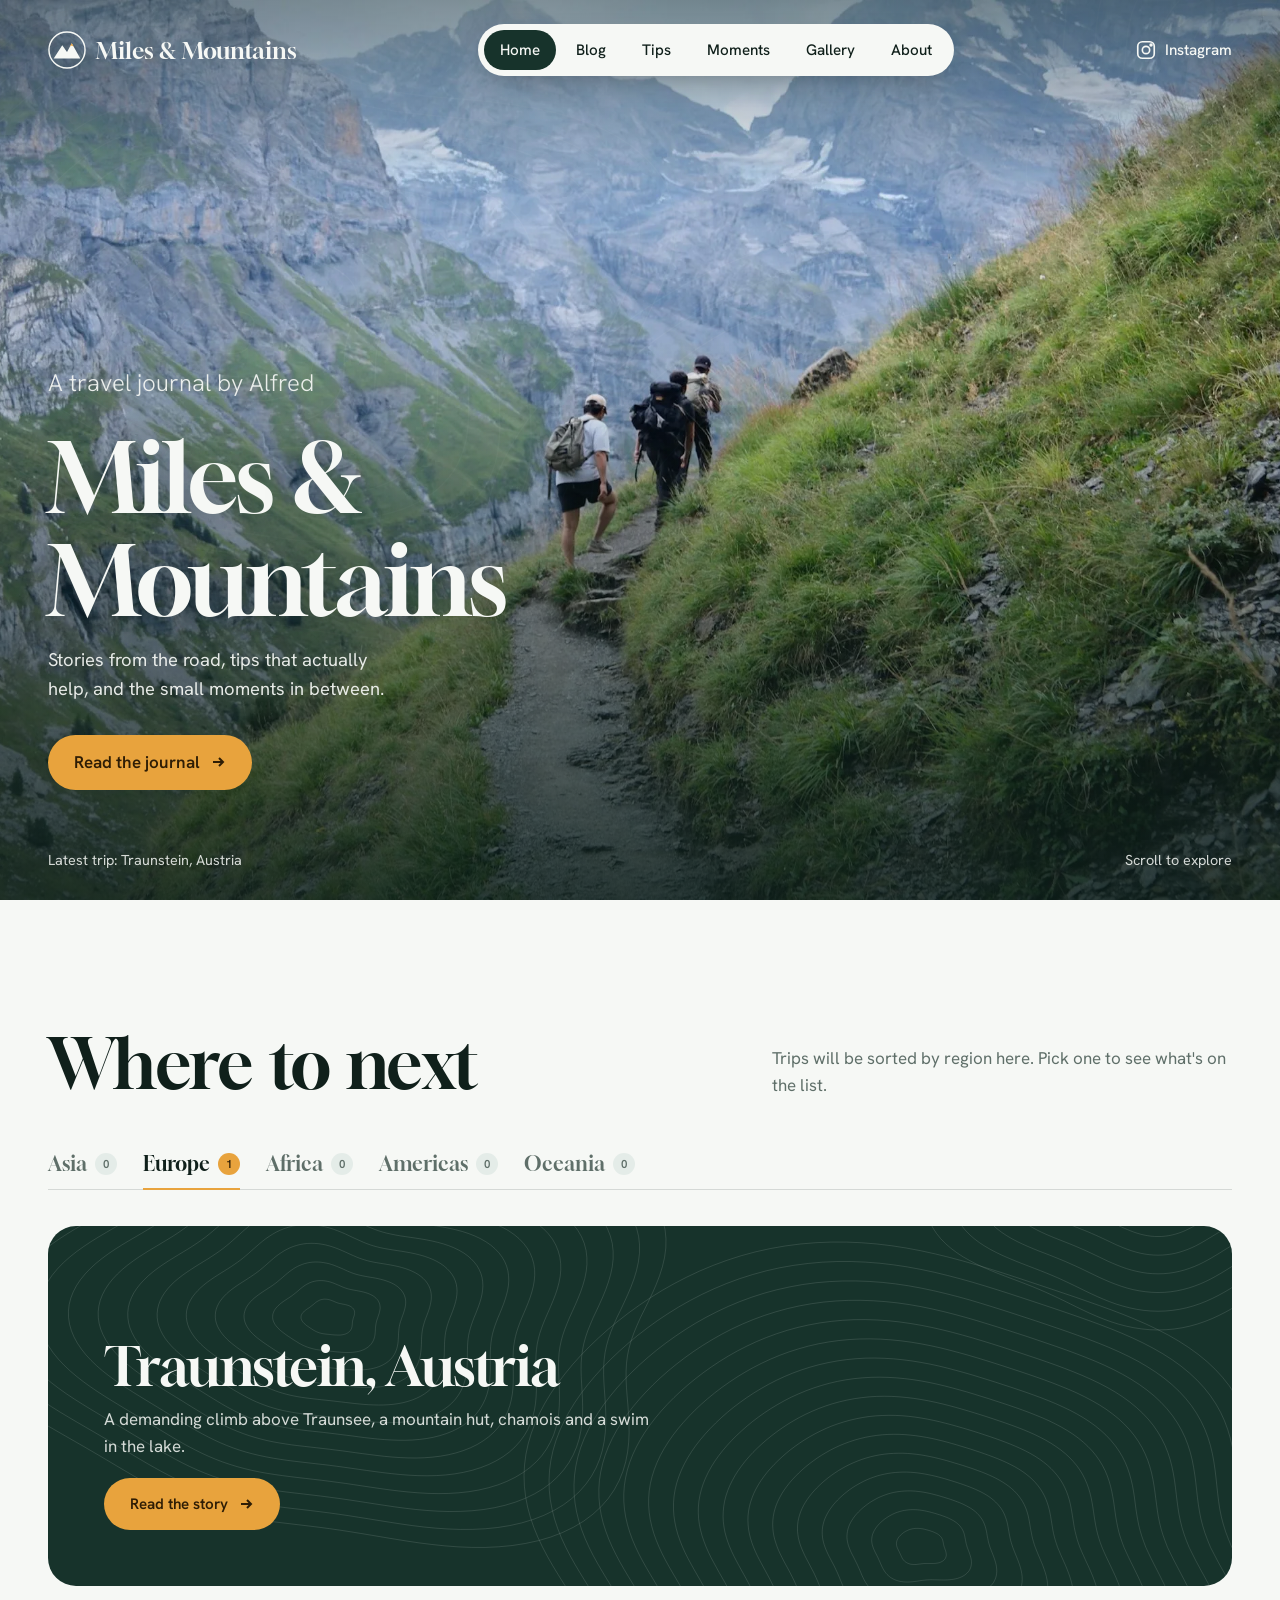
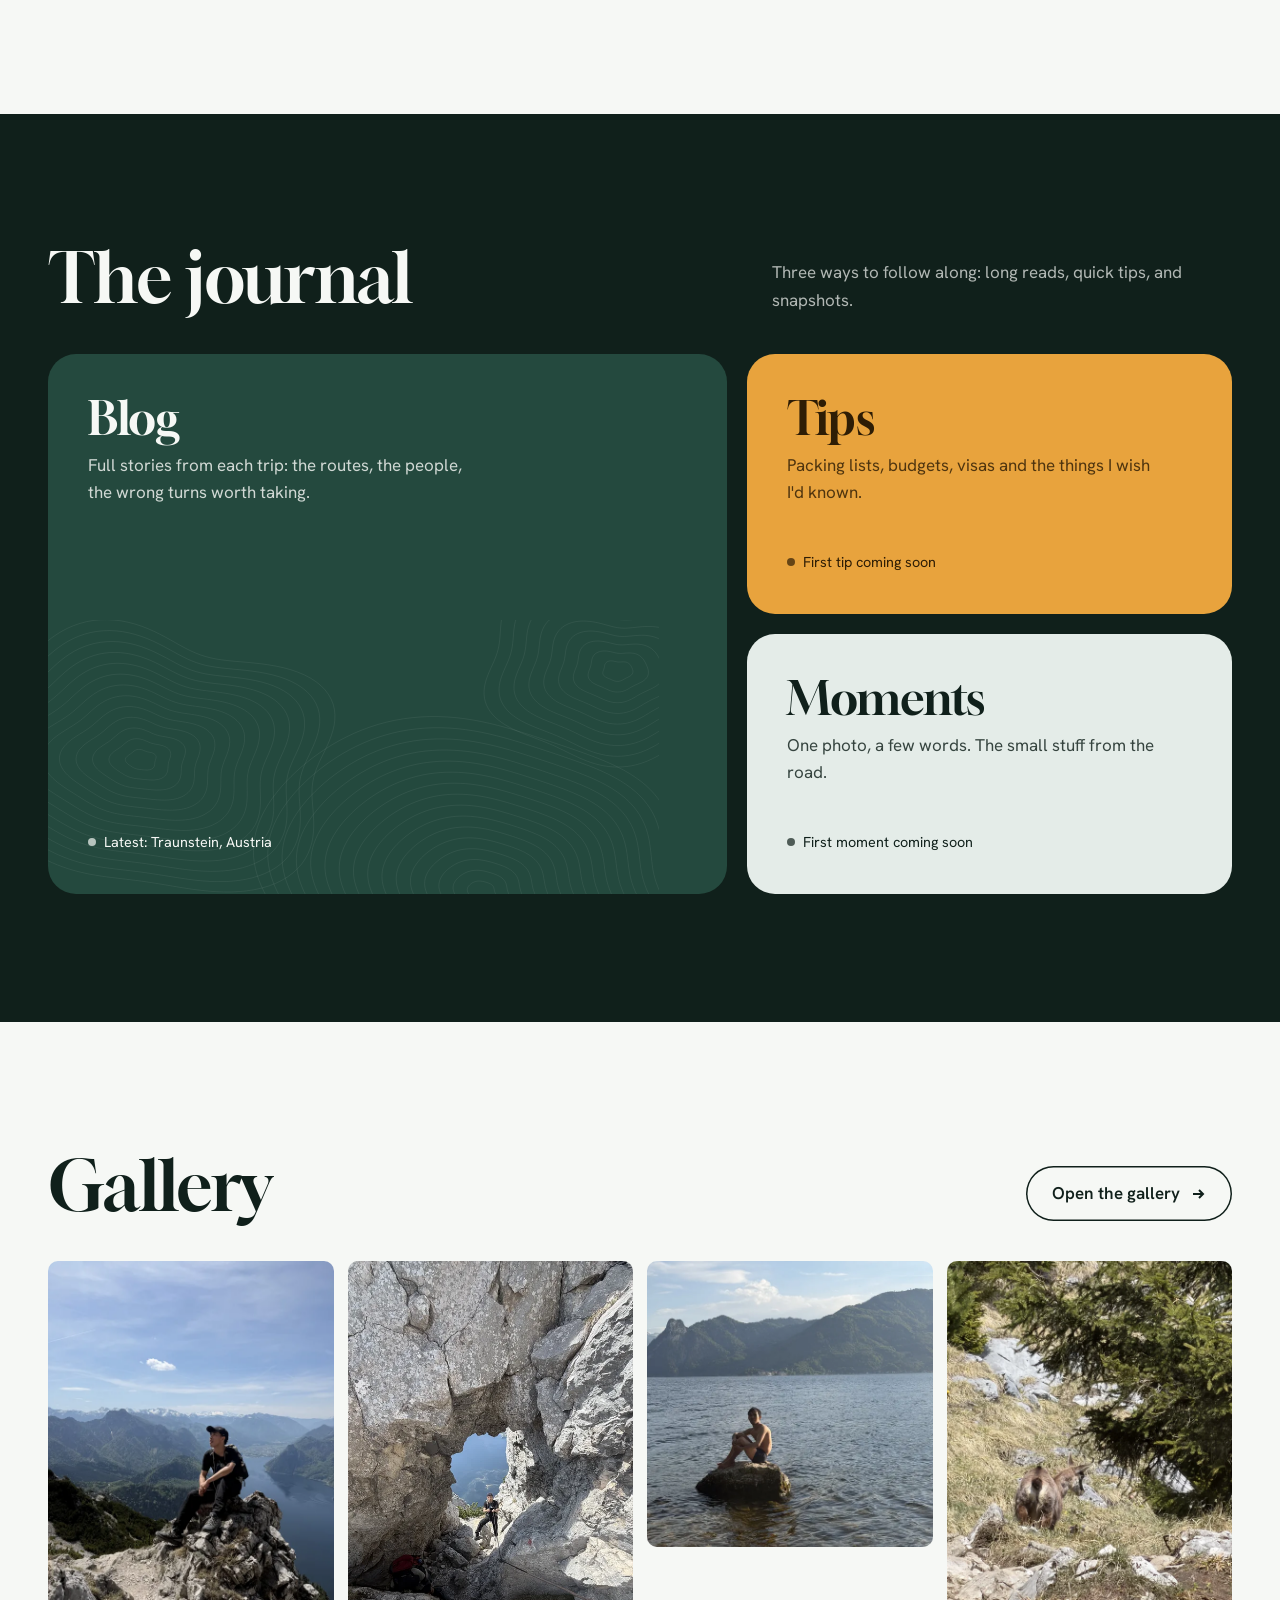
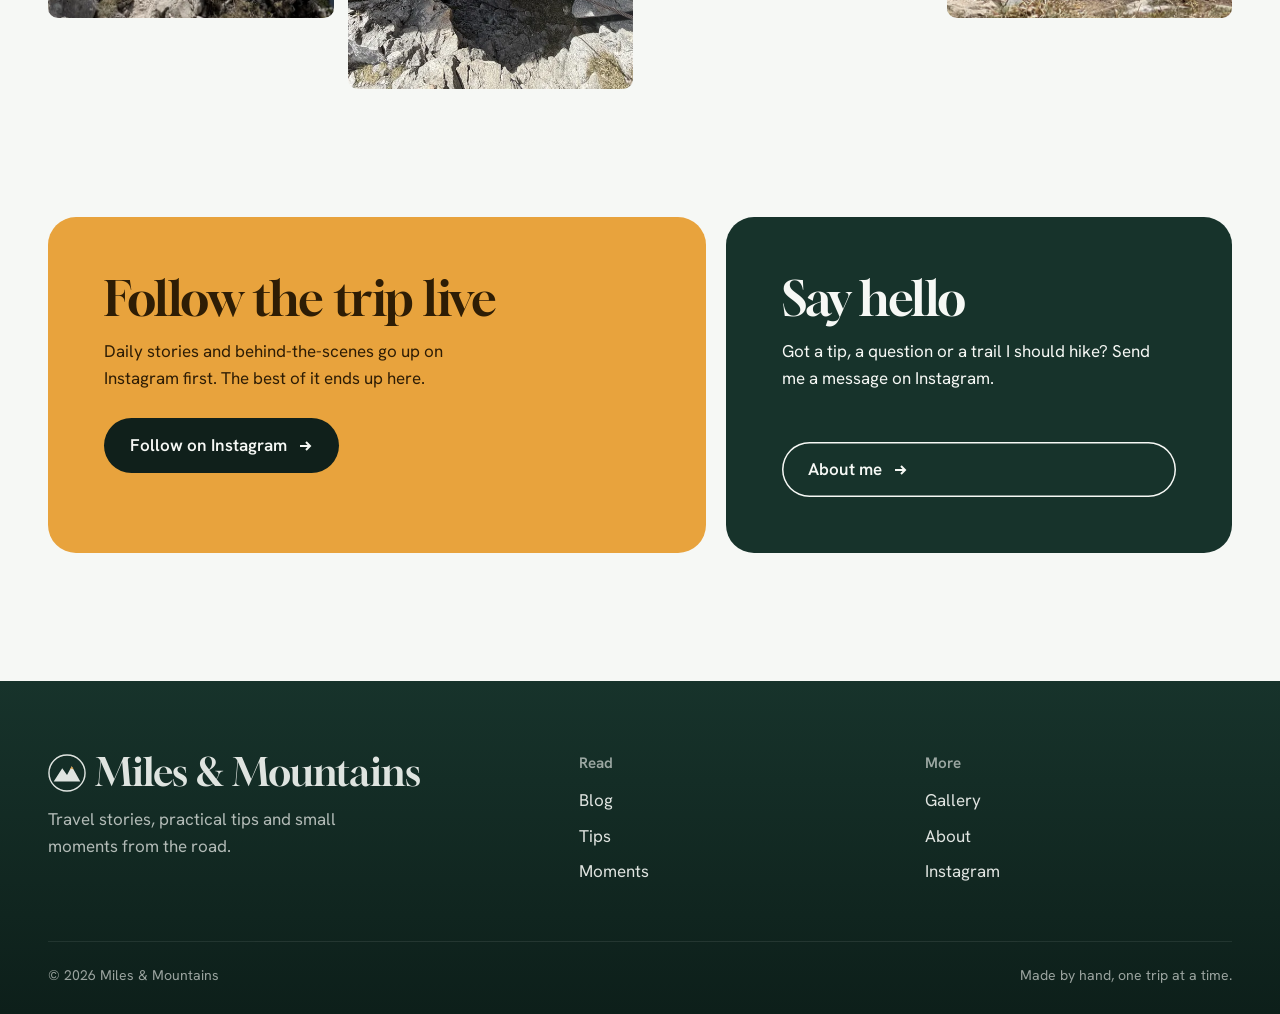
==== commit 8acdc5ba: "Publish first blog post: Traunstein hike in Austria Adds the post with photos, route cards, booking " ====
--- a/index.html
+++ b/index.html
@@ -12,7 +12,7 @@
 <link rel="preconnect" href="https://fonts.googleapis.com">
 <link rel="preconnect" href="https://fonts.gstatic.com" crossorigin>
 <link href="https://fonts.googleapis.com/css2?family=Gloock&family=Hanken+Grotesk:wght@300;400;500;600&display=swap" rel="stylesheet">
-<link rel="stylesheet" href="assets/style.css">
+<link rel="stylesheet" href="assets/style.css?v=202611082104">
 </head>
 <body>
 <a class="skip" href="#main">Skip to content</a>
@@ -21,7 +21,7 @@
     <a class="brand" href=""><svg viewBox="0 0 40 40" aria-hidden="true"><circle cx="20" cy="20" r="19" fill="none" stroke="currentColor" stroke-width="1.5"/><path d="M6 29 L15 15 L20 22 L25 13 L34 29 Z" fill="currentColor"/><path d="M23 16.2 L25 13 L27 16.2 L25 15.2 Z" fill="#e8a33d"/></svg><span class="brand-name">Miles &amp; Mountains</span></a>
     <nav class="nav-pill" aria-label="Main"><a href="" aria-current="page">Home</a><a href="blog/">Blog</a><a href="tips/">Tips</a><a href="moments/">Moments</a><a href="gallery/">Gallery</a><a href="about/">About</a></nav>
     <button class="menu-btn" aria-expanded="false" aria-label="Open menu">Menu</button>
-    <a class="ig-link" href="https://www.instagram.com/" rel="noopener" target="_blank"><svg viewBox="0 0 24 24" fill="none" stroke="currentColor" stroke-width="1.8" aria-hidden="true"><rect x="3" y="3" width="18" height="18" rx="5"/><circle cx="12" cy="12" r="4"/><circle cx="17.5" cy="6.5" r="1" fill="currentColor"/></svg><span>Instagram</span></a>
+    <a class="ig-link" href="https://www.instagram.com/__its.alfred/" rel="noopener" target="_blank"><svg viewBox="0 0 24 24" fill="none" stroke="currentColor" stroke-width="1.8" aria-hidden="true"><rect x="3" y="3" width="18" height="18" rx="5"/><circle cx="12" cy="12" r="4"/><circle cx="17.5" cy="6.5" r="1" fill="currentColor"/></svg><span>Instagram</span></a>
   </div>
 </header>
 <main id="main">
@@ -38,7 +38,7 @@
       <p class="hero-sub">Stories from the road, tips that actually help, and the small moments in between.</p>
       <a class="btn" href="blog/">Read the journal <svg viewBox="0 0 16 16" fill="none" stroke="currentColor" stroke-width="2" aria-hidden="true"><path d="M3 8h10M9 4l4 4-4 4"/></svg></a>
     </div>
-    <div class="wrap hero-meta"><span class="odometer">0 miles logged, the first trip is loading</span><span>Scroll to explore</span></div>
+    <div class="wrap hero-meta"><span class="odometer">Latest trip: Traunstein, Austria</span><span>Scroll to explore</span></div>
   </section>
 
   <section>
@@ -48,8 +48,8 @@
         <p>Trips will be sorted by region here. Pick one to see what's on the list.</p>
       </div>
       <div class="tabs" role="tablist" aria-label="Regions">
-        <button class="tab" role="tab" aria-selected="true" data-region="asia">Asia <span class="count">0</span></button>
-        <button class="tab" role="tab" aria-selected="false" data-region="europe">Europe <span class="count">0</span></button>
+        <button class="tab" role="tab" aria-selected="false" data-region="asia">Asia <span class="count">0</span></button>
+        <button class="tab" role="tab" aria-selected="true" data-region="europe">Europe <span class="count">1</span></button>
         <button class="tab" role="tab" aria-selected="false" data-region="africa">Africa <span class="count">0</span></button>
         <button class="tab" role="tab" aria-selected="false" data-region="americas">Americas <span class="count">0</span></button>
         <button class="tab" role="tab" aria-selected="false" data-region="oceania">Oceania <span class="count">0</span></button>
@@ -57,9 +57,9 @@
       <div class="region-panel" role="tabpanel">
         <img class="topo" src="assets/topo.svg" alt="">
         <div>
-          <h3 id="region-title">No Asia trips yet</h3>
-          <p>The first stories from this part of the map are on their way.</p>
-          <p class="places" id="region-places">On the wish list: Japan, Nepal, Vietnam, Indonesia, the Philippines</p>
+          <h3 id="region-title">Traunstein, Austria</h3>
+          <p id="region-text">A demanding climb above Traunsee, a mountain hut, chamois and a swim in the lake.</p>
+          <p class="places" id="region-places"><a class="btn" href="blog/traunstein-austria/">Read the story <svg viewBox="0 0 16 16" fill="none" stroke="currentColor" stroke-width="2" aria-hidden="true"><path d="M3 8h10M9 4l4 4-4 4"/></svg></a></p>
         </div>
       </div>
     </div>
@@ -75,7 +75,7 @@
         <a class="entry entry-blog" href="blog/">
           <img class="topo" src="assets/topo.svg" alt="">
           <div style="position:relative"><h3>Blog</h3><p>Full stories from each trip: the routes, the people, the wrong turns worth taking.</p></div>
-          <span class="status" style="position:relative">First story coming soon</span>
+          <span class="status" style="position:relative">Latest: Traunstein, Austria</span>
         </a>
         <a class="entry entry-tips" href="tips/">
           <div><h3>Tips</h3><p>Packing lists, budgets, visas and the things I wish I'd known.</p></div>
@@ -95,12 +95,7 @@
         <h2>Gallery</h2>
         <a class="btn ghost" href="gallery/">Open the gallery <svg viewBox="0 0 16 16" fill="none" stroke="currentColor" stroke-width="2" aria-hidden="true"><path d="M3 8h10M9 4l4 4-4 4"/></svg></a>
       </div>
-      <div class="frames">
-        <div class="frame">Photos from the first trip land here</div>
-        <div class="frame"></div>
-        <div class="frame"></div>
-        <div class="frame"></div>
-      </div>
+      <div class="frames"><a class="frame-photo" href="gallery/"><img src="blog/traunstein-austria/img/summit-sm.webp" alt="Alfred on summit rocks above Traunsee" loading="lazy"></a><a class="frame-photo" href="gallery/"><img src="blog/traunstein-austria/img/rock-window-sm.webp" alt="A natural rock window on Traunstein" loading="lazy"></a><a class="frame-photo" href="gallery/"><img src="blog/traunstein-austria/img/swim-sm.webp" alt="Swimming in Traunsee" loading="lazy"></a><a class="frame-photo" href="gallery/"><img src="blog/traunstein-austria/img/chamois-2-sm.webp" alt="A chamois on the trail" loading="lazy"></a></div>
     </div>
   </section>
 
@@ -109,7 +104,7 @@
       <div class="follow-card main">
         <h3>Follow the trip live</h3>
         <p>Daily stories and behind-the-scenes go up on Instagram first. The best of it ends up here.</p>
-        <a class="btn" href="https://www.instagram.com/" rel="noopener" target="_blank">Follow on Instagram <svg viewBox="0 0 16 16" fill="none" stroke="currentColor" stroke-width="2" aria-hidden="true"><path d="M3 8h10M9 4l4 4-4 4"/></svg></a>
+        <a class="btn" href="https://www.instagram.com/__its.alfred/" rel="noopener" target="_blank">Follow on Instagram <svg viewBox="0 0 16 16" fill="none" stroke="currentColor" stroke-width="2" aria-hidden="true"><path d="M3 8h10M9 4l4 4-4 4"/></svg></a>
       </div>
       <div class="follow-card alt">
         <div><h3>Say hello</h3><p>Got a tip, a question or a trail I should hike? Send me a message on Instagram.</p></div>
@@ -130,11 +125,11 @@
     </div>
     <div>
       <h4>More</h4>
-      <ul><li><a href="gallery/">Gallery</a></li><li><a href="about/">About</a></li><li><a href="https://www.instagram.com/" rel="noopener" target="_blank">Instagram</a></li></ul>
+      <ul><li><a href="gallery/">Gallery</a></li><li><a href="about/">About</a></li><li><a href="https://www.instagram.com/__its.alfred/" rel="noopener" target="_blank">Instagram</a></li></ul>
     </div>
   </div>
   <div class="wrap footer-bottom"><span>© <span data-year>2026</span> Miles &amp; Mountains</span><span>Made by hand, one trip at a time.</span></div>
 </footer>
-<script src="assets/site.js"></script>
+<script src="assets/site.js?v=202611082104"></script>
 </body>
 </html>
--- a/assets/style.css
+++ b/assets/style.css
@@ -273,3 +273,94 @@
   .hero-meta span:last-child { display: none; }
   .hero-meta { bottom: 22px; }
 }
+
+/* ---------- Blog post ---------- */
+.post-hero { position: relative; min-height: 78svh; display: grid; align-items: end; color: var(--snow); overflow: hidden; background: var(--pine); }
+.post-hero picture, .post-cover { position: absolute; inset: 0; width: 100%; height: 100%; object-fit: cover; }
+.post-shade { position: absolute; inset: 0; background: linear-gradient(0deg, rgba(13,31,26,.88) 0%, rgba(13,31,26,.35) 45%, rgba(13,31,26,.1) 100%); }
+.post-hero-text { position: relative; padding-block: 120px 56px; }
+.post-kicker { font-size: .95rem; opacity: .85; margin-bottom: 14px; }
+.post-kicker a { text-decoration: none; border-bottom: 1px solid rgba(246,248,245,.5); }
+.post-hero h1 { font-size: clamp(2.6rem, 6.5vw, 5.2rem); max-width: 16ch; }
+.post-dek { font-size: clamp(1.1rem, 2vw, 1.35rem); max-width: 46ch; margin-top: 18px; opacity: .92; }
+.post-meta { margin-top: 18px; font-size: .95rem; opacity: .75; }
+
+.post-layout { display: grid; grid-template-columns: minmax(0, 1fr) 300px; gap: 64px; padding-block: 64px 32px; align-items: start; }
+.post-body { grid-column: 1; grid-row: 1; max-width: 720px; }
+.facts { grid-column: 2; grid-row: 1; position: sticky; top: 24px; background: var(--mist); border-radius: 20px; padding: 26px; }
+.facts h2 { font-size: 1.6rem; margin-bottom: 16px; }
+.facts dl { margin: 0 0 22px; display: grid; gap: 12px; }
+.facts dt { font-size: .82rem; font-weight: 600; color: var(--stone); }
+.facts dd { margin: 2px 0 0; font-size: .98rem; line-height: 1.45; }
+.facts .btn { width: 100%; justify-content: center; }
+@media (max-width: 960px) {
+  .post-layout { grid-template-columns: 1fr; gap: 36px; padding-top: 36px; }
+  .facts { grid-column: 1; grid-row: 1; position: static; }
+  .post-body { grid-row: 2; }
+}
+
+.post-body > p, .post-body li { font-size: 1.1rem; line-height: 1.75; }
+.post-body h2 { font-size: clamp(1.9rem, 3.5vw, 2.5rem); margin: 2.2em 0 .6em; }
+.post-body h3 { font-size: 1.8rem; }
+.post-body ul { padding-left: 1.2em; margin: 1em 0; }
+.post-body li + li { margin-top: .4em; }
+
+.post-body figure { margin: 2.2em 0; }
+.post-body figure img { width: 100%; height: auto; border-radius: 14px; cursor: zoom-in; background: var(--mist); }
+figcaption { font-size: .92rem; color: var(--stone); margin-top: 10px; line-height: 1.5; }
+.fig-pair { display: grid; grid-template-columns: 1fr 1fr; gap: 16px; margin: 2.2em 0; }
+.fig-pair figure { margin: 0; }
+.fig-pair img { aspect-ratio: 3 / 4; object-fit: cover; }
+@media (max-width: 520px) { .fig-pair { grid-template-columns: 1fr; } .fig-pair img { aspect-ratio: auto; } }
+
+.callout { background: #fbf1df; border-left: 4px solid var(--sun); border-radius: 0 14px 14px 0; padding: 20px 22px; margin: 1.6em 0; display: grid; gap: 14px; justify-items: start; }
+.route { border: 1px solid var(--line); border-radius: 20px; padding: 26px; margin: 1.6em 0; }
+.route-no { font-size: .9rem; font-weight: 600; color: var(--sun-deep); }
+.route-sub { color: var(--stone); margin: 4px 0 12px; font-style: italic; }
+.route p, .route li { font-size: 1.02rem; line-height: 1.65; }
+
+.link-btn { display: inline-flex; align-items: center; gap: 8px; font-weight: 600; color: var(--pine-2); text-decoration: none; border-bottom: 2px solid var(--sun); padding-bottom: 2px; }
+.link-btn svg { width: 14px; height: 14px; flex: none; }
+.link-btn:hover { color: var(--ink); }
+.link-list { display: grid; gap: 14px; justify-items: start; }
+.checklist { list-style: none; padding: 0 !important; }
+.checklist li { position: relative; padding-left: 30px; }
+.checklist li::before { content: ""; position: absolute; left: 4px; top: .55em; width: 12px; height: 7px; border-left: 2.5px solid var(--pine-3); border-bottom: 2.5px solid var(--pine-3); transform: rotate(-45deg); }
+
+.reel { margin: 2.4em 0; display: flex; justify-content: center; }
+.reel .instagram-media { max-width: 420px !important; width: 100% !important; min-width: 0 !important; margin: 0 !important; border-radius: 14px !important; }
+.reel blockquote { background: var(--mist); padding: 28px; border-radius: 14px; text-align: center; }
+
+.more-photos { background: var(--mist); }
+.photo-grid { columns: 3 260px; column-gap: 14px; }
+.photo-grid figure { break-inside: avoid; margin: 0 0 14px; }
+.photo-grid img { width: 100%; height: auto; border-radius: 12px; cursor: zoom-in; display: block; }
+
+/* Lightbox */
+.lightbox { position: fixed; inset: 0; z-index: 100; background: rgba(8,18,15,.94); display: none; place-items: center; padding: 16px; }
+.lightbox.open { display: grid; }
+.lightbox img { max-width: 100%; max-height: 84vh; border-radius: 8px; }
+.lightbox p { color: var(--snow); text-align: center; margin-top: 12px; max-width: 60ch; }
+.lightbox button { position: absolute; top: 14px; right: 14px; background: var(--snow); color: var(--ink); border: 0; border-radius: 999px; padding: 10px 18px; font: 600 .95rem var(--body); cursor: pointer; }
+
+/* Post cards (blog list, home) */
+.post-card { display: grid; grid-template-columns: 1.1fr 1fr; border-radius: var(--radius-lg); overflow: hidden; background: var(--pine); color: var(--snow); text-decoration: none; transition: transform .25s; }
+.post-card:hover { transform: translateY(-3px); }
+.post-card img { width: 100%; height: 100%; object-fit: cover; min-height: 320px; display: block; }
+.post-card .card-text { padding: clamp(26px, 4vw, 48px); display: flex; flex-direction: column; justify-content: center; gap: 14px; }
+.post-card h2, .post-card h3 { font-size: clamp(2rem, 3.6vw, 3rem); }
+.post-card .card-meta { font-size: .92rem; opacity: .75; }
+.post-card p { opacity: .88; }
+.post-card .read { color: var(--sun); font-weight: 600; display: inline-flex; gap: 8px; align-items: center; }
+.post-card .read svg { width: 16px; height: 16px; }
+@media (max-width: 800px) { .post-card { grid-template-columns: 1fr; } .post-card img { min-height: 240px; max-height: 320px; } }
+.frame-photo { display: block; border-radius: var(--radius-sm); overflow: hidden; aspect-ratio: 4 / 5; }
+.frame-photo:nth-child(2) { aspect-ratio: 4 / 6; }
+.frame-photo:nth-child(3) { aspect-ratio: 1; }
+.frame-photo img { width: 100%; height: 100%; object-fit: cover; transition: transform .4s; }
+.frame-photo:hover img { transform: scale(1.03); }
+.region-panel .places .btn { opacity: 1; }
+.region-panel .places { opacity: 1; }
+.gallery-trip + .gallery-trip { margin-top: 72px; }
+.gallery-trip .section-head h2 { font-size: clamp(2rem, 4vw, 3rem); }
+.post-body figure.tall { max-width: 480px; margin-inline: auto; }
